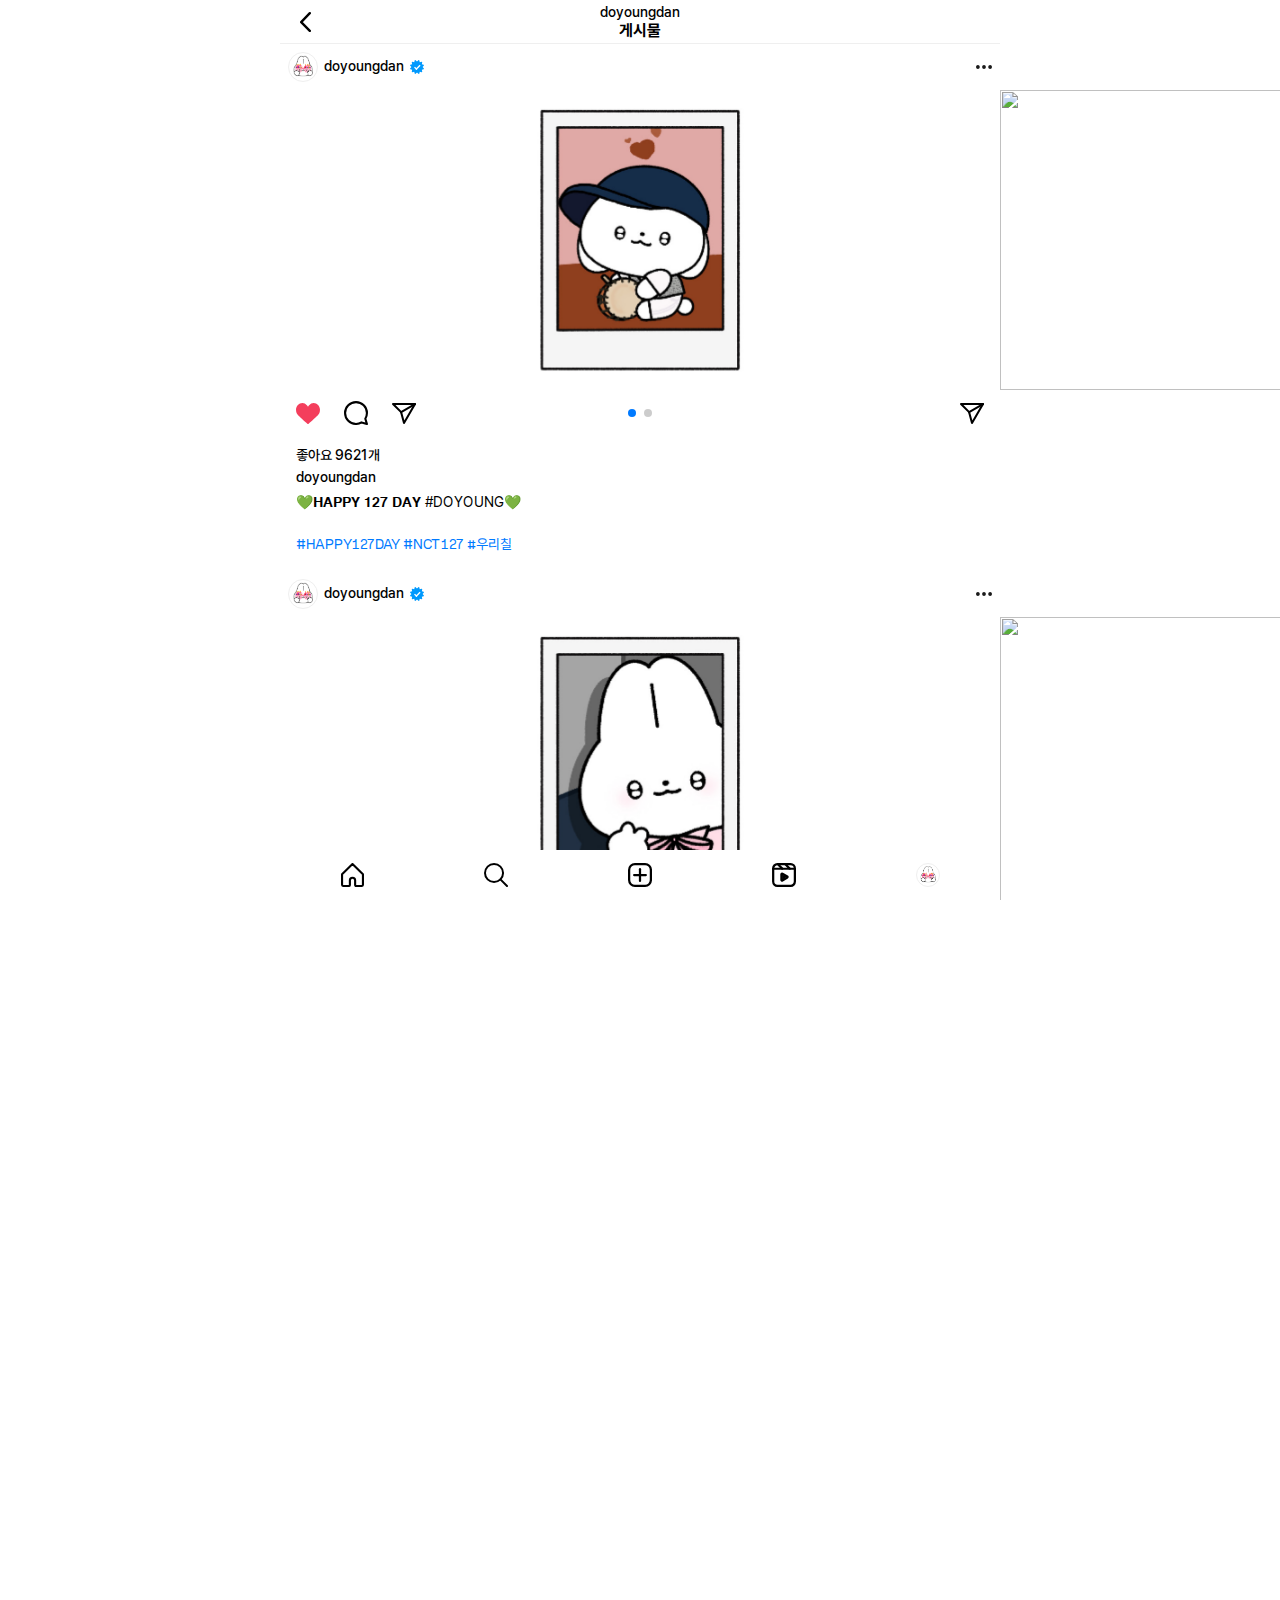
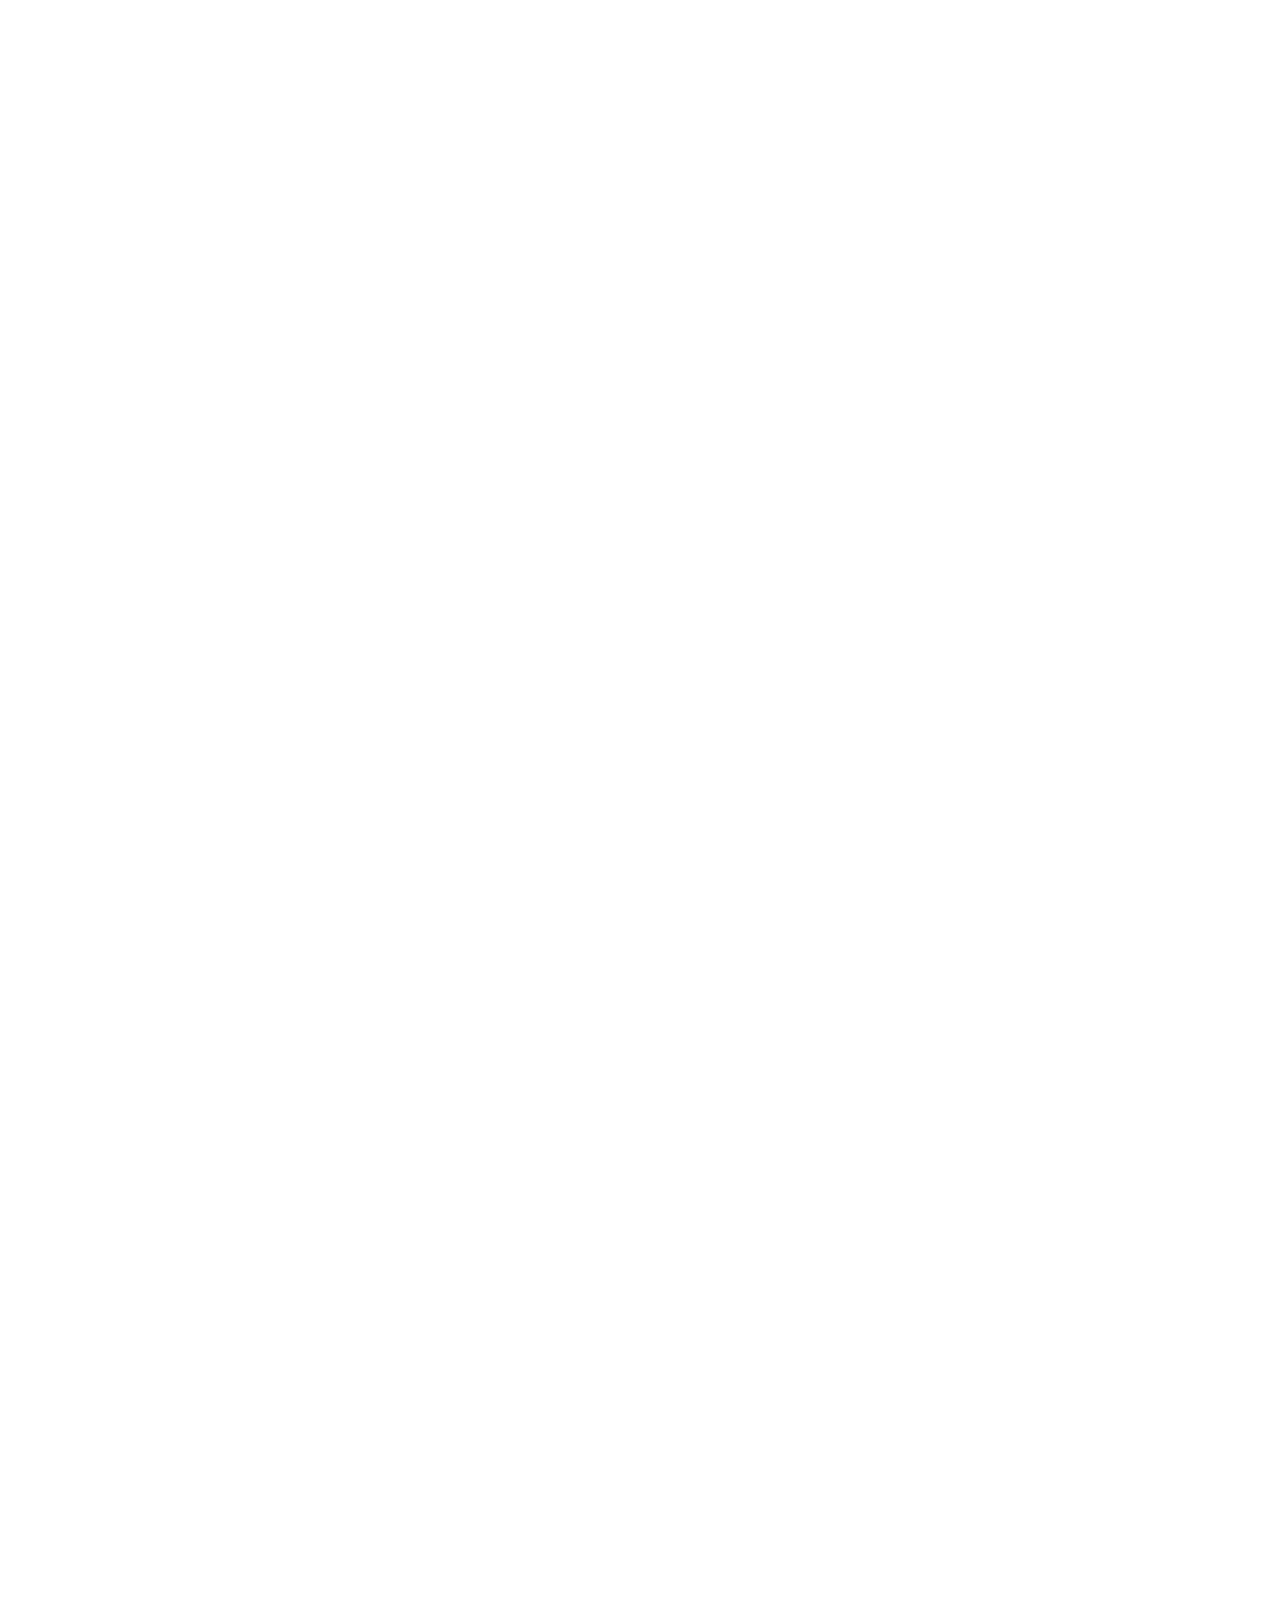
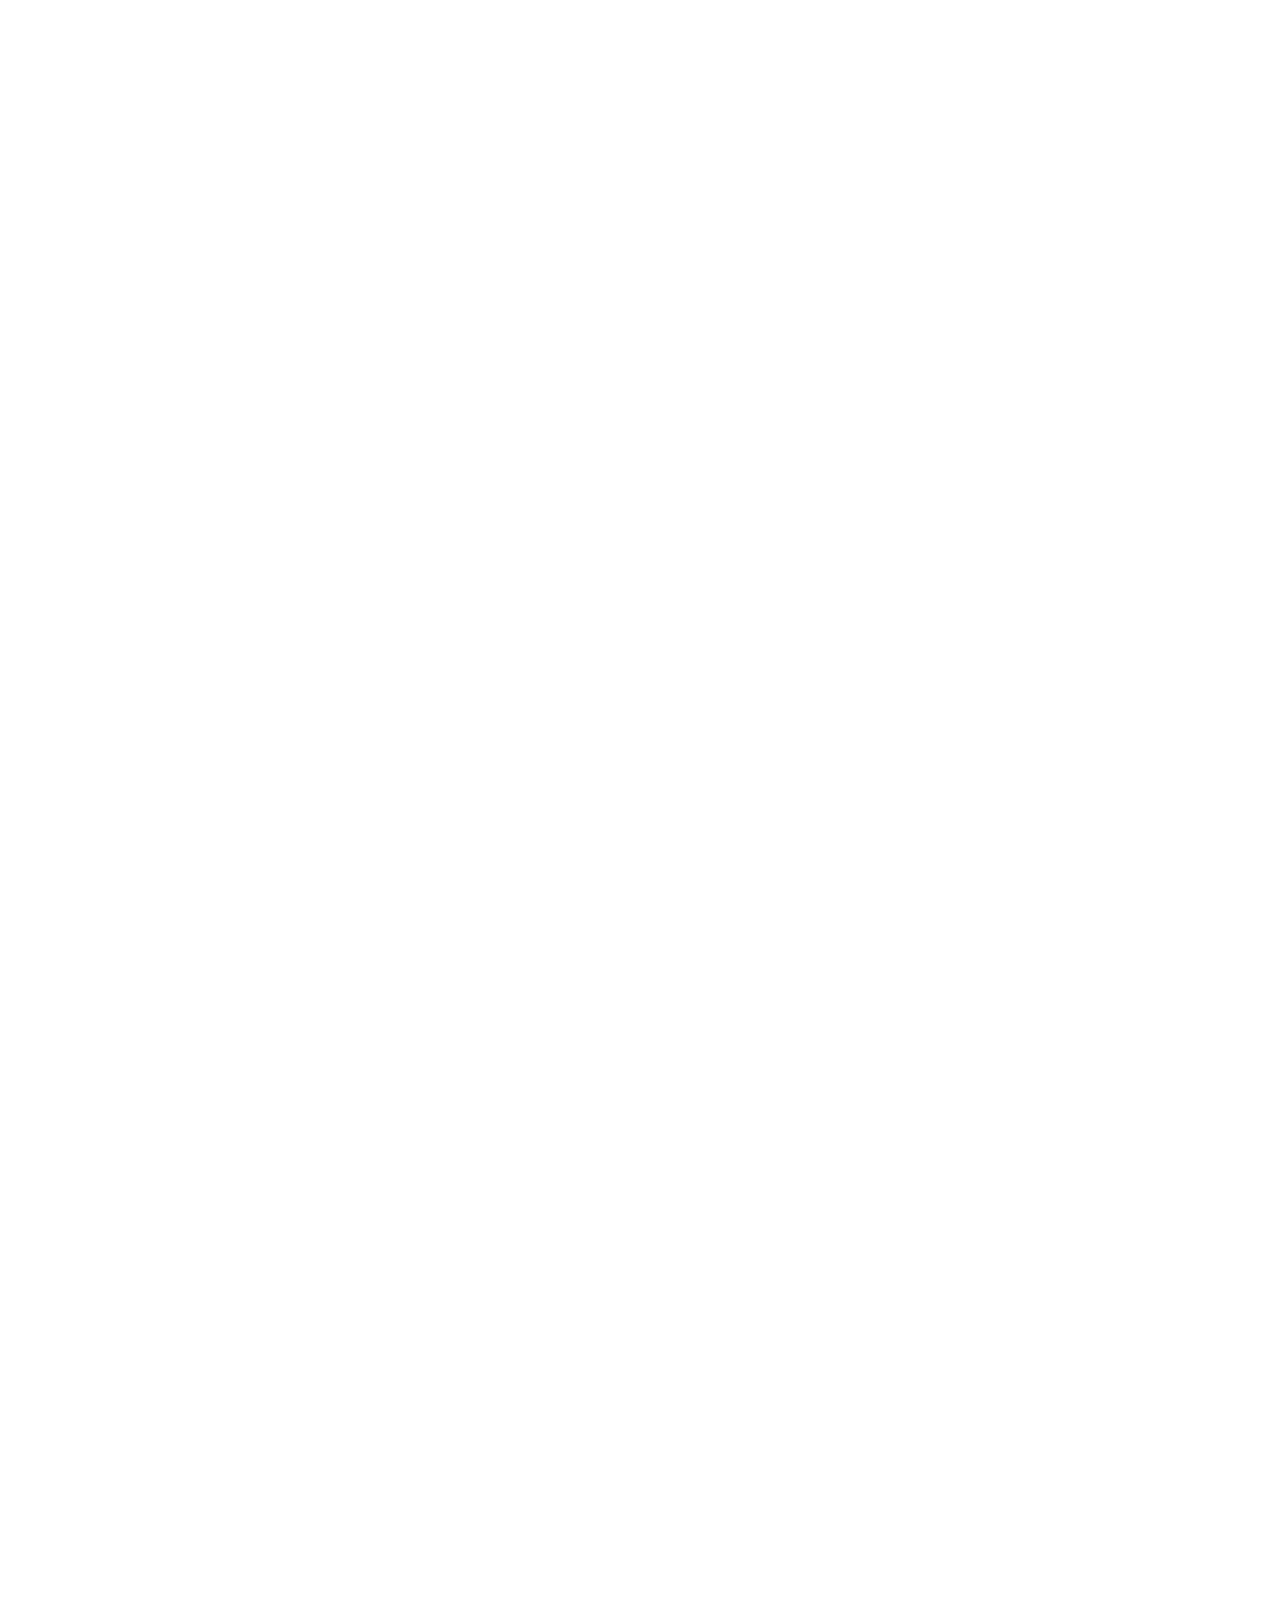
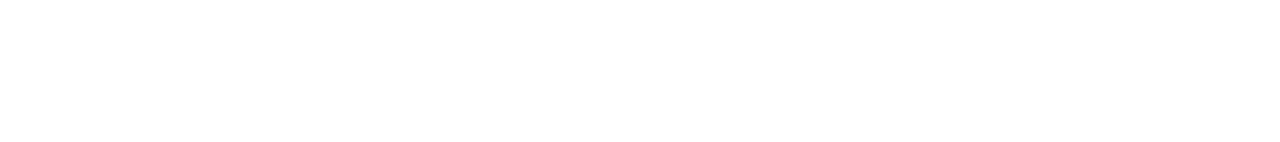
==== feed.html @ a55bfcb3 "Add files via upload" ====
<!DOCTYPE html>
<html lang="ko">

<head>
    <meta charset="UTF-8">
    <meta name="viewport" content="width=device-width, initial-scale=1.0">
    <link rel="shortcut icon" href="./favicon.ico" type="image/x-icon">
    <link rel="icon" href="./favicon.ico" type="image/x-icon">
    <title>Instagram</title>
    <!-- 통합 css -->
    <link type="text/css" href="./css/common.css" rel="stylesheet" />
    <script src="http://code.jquery.com/jquery-latest.min.js"></script>

    <link rel="stylesheet" href="https://cdn.jsdelivr.net/npm/swiper@11/swiper-bundle.min.css" />
    <script src="https://cdn.jsdelivr.net/npm/swiper@11/swiper-bundle.min.js"></script>
</head>

<body>
    <div class="wrap">
        <header>
            <div class="headerWrap feed">
                <a class="backBtn" href="./index.html">뒤로가기</a>
                <h1 class="account">doyoungdan<br>
                    <p>게시물</p>
                </h1>
            </div>
        </header>
        <div class="contents">
            <div class="feedBox" id="section1">
                <div class="top">
                    <p class="account">doyoungdan</p>
                    <i class="ico_more">더보기</i>
                </div>
                <div class="swiper01 imgSlider">
                    <div class="swiper-wrapper imgBox">
                        <div class="swiper-slide">
                            <img src="./images/grid01.jpg">
                        </div>
                        <div class="swiper-slide">
                            <img src="https://pbs.twimg.com/media/GExwIwuaMAARnfh?format=jpg&name=small">
                        </div>
                    </div>
                    <div class="pagination-number"></div>
                    <div class="swiper-pagination"></div>
                    <div class="btnBox">
                        <div class="left">
                            <button type="button" class="like on">좋아요</button>
                            <i class="ico_comment">댓글</i>
                            <i class="ico_dm">DM</i>
                        </div>
                        <i class="ico_bookmark">북마크</i>
                    </div>
                </div>
                <div class="txtWrap">
                    <p class="likeCount">좋아요 9621개</p>
                    <p class="account">doyoungdan</p>
                    <p class="txt">💚𝐇𝐀𝐏𝐏𝐘 𝟏𝟐𝟕 𝐃𝐀𝐘 #DOYOUNG💚
                        <br><br>
                        <span>#HAPPY127DAY #NCT127 #우리칠</span></p>
                </div>
            </div>
            <div class="feedBox" id="section2">
                <div class="top">
                    <p class="account">doyoungdan</p>
                    <i class="ico_more">더보기</i>
                </div>
                <div class="swiper02 imgSlider">
                    <div class="swiper-wrapper imgBox">
                        <div class="swiper-slide">
                            <img src="./images/grid02.jpg">
                        </div>
                        <div class="swiper-slide">
                            <img src="https://pbs.twimg.com/media/Fu828IkaAAAnd5r?format=jpg&name=900x900">
                        </div>
                    </div>
                    <div class="pagination-number"></div>
                    <div class="swiper-pagination"></div>
                    <div class="btnBox">
                        <div class="left">
                            <button type="button" class="like on">좋아요</button>
                            <i class="ico_comment">댓글</i>
                            <i class="ico_dm">DM</i>
                        </div>
                        <i class="ico_bookmark">북마크</i>
                    </div>
                </div>
                <div class="txtWrap">
                    <p class="likeCount">좋아요 9621개</p>
                    <p class="account">doyoungdan</p>
                    <p class="txt">💐🐰💐
                        <br><br>
                        <span>#DOYOUNG #인기가요<br>#NCT_DOJAEJUNG #DOJAEJUNG #NCT<br>#Perfume #DOJAEJUNG_Perfume</span></p>
                </div>
            </div>
            <div class="feedBox" id="section3">
                <div class="top">
                    <p class="account">doyoungdan</p>
                    <i class="ico_more">더보기</i>
                </div>
                <div class="swiper03 imgSlider">
                    <div class="swiper-wrapper imgBox">
                        <div class="swiper-slide">
                            <img src="./images/grid03.jpg">
                        </div>
                        <div class="swiper-slide">
                            <img src="https://pbs.twimg.com/media/GDY7hPCaEAA4GWB?format=jpg&name=360x360">
                        </div>
                    </div>
                    <div class="pagination-number"></div>
                    <div class="swiper-pagination"></div>
                    <div class="btnBox">
                        <div class="left">
                            <button type="button" class="like on">좋아요</button>
                            <i class="ico_comment">댓글</i>
                            <i class="ico_dm">DM</i>
                        </div>
                        <i class="ico_bookmark">북마크</i>
                    </div>
                </div>
                <div class="txtWrap">
                    <p class="likeCount">좋아요 9621개</p>
                    <p class="account">doyoungdan</p>
                    <p class="txt">🍀🍔
                        <br><br>
                        <span>#맥도날드 #행운버거 #행운버거스페셜팩<br>
                            #기부증 #NCT도영</span></p>
                </div>
            </div>
            <div class="feedBox" id="section4">
                <div class="top">
                    <p class="account">doyoungdan</p>
                    <i class="ico_more">더보기</i>
                </div>
                <div class="swiper04 imgSlider">
                    <div class="swiper-wrapper imgBox">
                        <div class="swiper-slide">
                            <img src="./images/grid04.jpg">
                        </div>
                        <div class="swiper-slide">
                            <img src="https://pbs.twimg.com/media/F_8GQG0b0AAst1_?format=jpg&name=360x360">
                        </div>
                    </div>
                    <div class="pagination-number"></div>
                    <div class="swiper-pagination"></div>
                    <div class="btnBox">
                        <div class="left">
                            <button type="button" class="like on">좋아요</button>
                            <i class="ico_comment">댓글</i>
                            <i class="ico_dm">DM</i>
                        </div>
                        <i class="ico_bookmark">북마크</i>
                    </div>
                </div>
                <div class="txtWrap">
                    <p class="likeCount">좋아요 9621개</p>
                    <p class="account">doyoungdan</p>
                    <p class="txt">NEO CITY : SEOUL - THE UNITY
                        <br><br>
                        <span>#NCT127 #NEOCITY<br>
                            #NEOCITY_THE_UNITY<br>
                            #NCT127_NEOCITY_THE_UNITY</span></p>
                </div>
            </div>
            <div class="feedBox" id="section5">
                <div class="top">
                    <p class="account">doyoungdan</p>
                    <i class="ico_more">더보기</i>
                </div>
                <div class="swiper05 imgSlider">
                    <div class="swiper-wrapper imgBox">
                        <div class="swiper-slide">
                            <img src="./images/grid05.jpg">
                        </div>
                        <div class="swiper-slide">
                            <img src="https://pbs.twimg.com/media/F76KxmFaMAA9TOG?format=jpg&name=4096x4096">
                        </div>
                    </div>
                    <div class="pagination-number"></div>
                    <div class="swiper-pagination"></div>
                    <div class="btnBox">
                        <div class="left">
                            <button type="button" class="like on">좋아요</button>
                            <i class="ico_comment">댓글</i>
                            <i class="ico_dm">DM</i>
                        </div>
                        <i class="ico_bookmark">북마크</i>
                    </div>
                </div>
                <div class="txtWrap">
                    <p class="likeCount">좋아요 9621개</p>
                    <p class="account">doyoungdan</p>
                    <p class="txt">231008<br><br><span>#도영 #shot_a_love</span></p>
                </div>
            </div>

            <div class="feedBox" id="section6">
                <div class="top">
                    <p class="account">doyoungdan</p>
                    <i class="ico_more">더보기</i>
                </div>
                <div class="swiper06 imgSlider">
                    <div class="swiper-wrapper imgBox">
                        <div class="swiper-slide">
                            <img src="./images/grid06.jpg">
                        </div>
                        <div class="swiper-slide">
                            <img src="https://pbs.twimg.com/media/F56gkrWXUAAl35N?format=jpg&name=small">
                        </div>
                        <div class="swiper-slide">
                            <img src="https://pbs.twimg.com/media/F56gkrQXkAEPURt?format=jpg&name=small">
                        </div>
                    </div>
                    <div class="pagination-number"></div>
                    <div class="swiper-pagination"></div>
                    <div class="btnBox">
                        <div class="left">
                            <button type="button" class="like on">좋아요</button>
                            <i class="ico_comment">댓글</i>
                            <i class="ico_dm">DM</i>
                        </div>
                        <i class="ico_bookmark">북마크</i>
                    </div>
                </div>
                <div class="txtWrap">
                    <p class="likeCount">좋아요 9621개</p>
                    <p class="account">doyoungdan</p>
                    <p class="txt">불가사의(Mystery) in Seoul<br><br>
                        <span>#NCT127 #FactCheck #不可思議<br>
                            #NCT127_FactCheck<br>
                            #NCT127_FactCheck_불가사의<br>
                            #FactCheck_불가사의_不可思議</span>
                    </p>
                </div>
            </div>
            <div class="feedBox" id="section7">
                <div class="top">
                    <p class="account">doyoungdan</p>
                    <i class="ico_more">더보기</i>
                </div>
                <div class="swiper07 imgSlider">
                    <div class="swiper-wrapper imgBox">
                        <div class="swiper-slide">
                            <img src="./images/grid07.jpg">
                        </div>
                        <div class="swiper-slide">
                            <img src="https://pbs.twimg.com/media/F503NH4aQAA1nzH?format=jpg&name=small">
                        </div>
                    </div>
                    <div class="pagination-number"></div>
                    <div class="swiper-pagination"></div>
                    <div class="btnBox">
                        <div class="left">
                            <button type="button" class="like on">좋아요</button>
                            <i class="ico_comment">댓글</i>
                            <i class="ico_dm">DM</i>
                        </div>
                        <i class="ico_bookmark">북마크</i>
                    </div>
                </div>
                <div class="txtWrap">
                    <p class="likeCount">좋아요 9621개</p>
                    <p class="account">doyoungdan</p>
                    <p class="txt">230912 위버스 컴온</p>
                </div>
            </div>
            <div class="feedBox" id="section8">
                <div class="top">
                    <p class="account">doyoungdan</p>
                    <i class="ico_more">더보기</i>
                </div>
                <div class="swiper08 imgSlider">
                    <div class="swiper-wrapper imgBox">
                        <div class="swiper-slide">
                            <img src="./images/grid08.jpg">
                        </div>
                        <div class="swiper-slide">
                            <img src="https://pbs.twimg.com/media/F3vdhbIbIAAib4U?format=jpg&name=360x360">
                        </div>
                        <div class="swiper-slide">
                            <img src="https://pbs.twimg.com/media/F3vdhbMbkAENf6D?format=jpg&name=small">
                        </div>
                    </div>
                    <div class="pagination-number"></div>
                    <div class="swiper-pagination"></div>
                    <div class="btnBox">
                        <div class="left">
                            <button type="button" class="like on">좋아요</button>
                            <i class="ico_comment">댓글</i>
                            <i class="ico_dm">DM</i>
                        </div>
                        <i class="ico_bookmark">북마크</i>
                    </div>
                </div>
                <div class="txtWrap">
                    <p class="likeCount">좋아요 9621개</p>
                    <p class="account">doyoungdan</p>
                    <p class="txt">NCT 2023 CONNECTION<br><br>
                        <span>
                            #NCT #GoldenAge #NCT_GoldenAge<br>
                            #NCT127 #NCT_DOJAEJUNG #NCTU
                        </span></p>
                </div>
            </div>
            <div class="feedBox" id="section9">
                <div class="top">
                    <p class="account">doyoungdan</p>
                    <i class="ico_more">더보기</i>
                </div>
                <div class="swiper09 imgSlider">
                    <div class="swiper-wrapper imgBox">
                        <div class="swiper-slide">
                            <img src="./images/grid09.jpg">
                        </div>
                        <div class="swiper-slide">
                            <img src="https://img-cdn.theqoo.net/PZssLd.jpg">
                        </div>
                        <div class="swiper-slide">
                            <img src="https://img-cdn.theqoo.net/UjdFry.jpg">
                        </div>
                    </div>
                    <div class="pagination-number"></div>
                    <div class="swiper-pagination"></div>
                    <div class="btnBox">
                        <div class="left">
                            <button type="button" class="like on">좋아요</button>
                            <i class="ico_comment">댓글</i>
                            <i class="ico_dm">DM</i>
                        </div>
                        <i class="ico_bookmark">북마크</i>
                    </div>
                </div>
                <div class="txtWrap">
                    <p class="likeCount">좋아요 9621개</p>
                    <p class="account">doyoungdan</p>
                    <p class="txt">🤠</p>
                </div>
            </div>
        </div>
        <nav>
            <ul>
                <li class="home"></li>
                <li class="search"></li>
                <li class="edit"></li>
                <li class="media"></li>
                <li class="setting"></li>
            </ul>
        </nav>
    </div>
    <script>
        var swiper = new Swiper('.swiper01', {
            pagination: {
                el: '.swiper-pagination',
            },
        });
        var swiper = new Swiper('.swiper02', {
            pagination: {
                el: '.swiper-pagination',
            },
        });
        var swiper = new Swiper('.swiper03', {
            pagination: {
                el: '.swiper-pagination',
            },
        });
        var swiper = new Swiper('.swiper04', {
            pagination: {
                el: '.swiper-pagination',
            },
        });
        var swiper = new Swiper('.swiper05', {
            pagination: {
                el: '.swiper-pagination',
            },
        });
        var swiper = new Swiper('.swiper06', {
            pagination: {
                el: '.swiper-pagination',
            },
        });
        var swiper = new Swiper('.swiper07', {
            pagination: {
                el: '.swiper-pagination',
            },
        });
        var swiper = new Swiper('.swiper08', {
            pagination: {
                el: '.swiper-pagination',
            },
        });
        var swiper = new Swiper('.swiper09', {
            pagination: {
                el: '.swiper-pagination',
            },
        });
    </script>
</body>

</html>
---- css/common.css ----
@font-face {
  font-family: "InstagramSans";
  src: url("../fonts/InstagramSans.eot");
  src: local("str-replace("InstagramSans", " ", "")"), local("InstagramSans"), local("str-replace("InstagramSans", " ", "-")"), url("../fonts/InstagramSans.eot?#iefix") format("embedded-opentype"), url("../fonts/InstagramSans.woff") format("woff");
  font-style: normal;
  font-weight: 400;
}
@font-face {
  font-family: "InstagramSans";
  src: url("../fonts/InstagramSans-Medium.eot");
  src: local("str-replace("InstagramSans", " ", "")"), local("InstagramSans"), local("str-replace("InstagramSans", " ", "-")"), url("../fonts/InstagramSans-Medium.eot?#iefix") format("embedded-opentype"), url("../fonts/InstagramSans-Medium.woff") format("woff");
  font-style: normal;
  font-weight: 500;
}
@font-face {
  font-family: "InstagramSans";
  src: url("../fonts/InstagramSans-Bold.eot");
  src: local("str-replace("InstagramSans", " ", "")"), local("InstagramSans"), local("str-replace("InstagramSans", " ", "-")"), url("../fonts/InstagramSans-Bold.eot?#iefix") format("embedded-opentype"), url("../fonts/InstagramSans-Bold.woff") format("woff");
  font-style: normal;
  font-weight: 700;
}
@font-face {
  font-family: "Pretendard";
  src: url("../fonts/Pretendard-Regular.eot");
  src: local("str-replace("Pretendard", " ", "")"), local("Pretendard"), local("str-replace("Pretendard", " ", "-")"), url("../fonts/Pretendard-Regular.eot?#iefix") format("embedded-opentype"), url("../fonts/Pretendard-Regular.woff") format("woff");
  font-style: normal;
  font-weight: 400;
}
@font-face {
  font-family: "Pretendard";
  src: url("../fonts/Pretendard-Medium.eot");
  src: local("str-replace("Pretendard", " ", "")"), local("Pretendard"), local("str-replace("Pretendard", " ", "-")"), url("../fonts/Pretendard-Medium.eot?#iefix") format("embedded-opentype"), url("../fonts/Pretendard-Medium.woff") format("woff");
  font-style: normal;
  font-weight: 500;
}
@font-face {
  font-family: "Pretendard";
  src: url("../fonts/Pretendard-Bold.eot");
  src: local("str-replace("Pretendard", " ", "")"), local("Pretendard"), local("str-replace("Pretendard", " ", "-")"), url("../fonts/Pretendard-Bold.eot?#iefix") format("embedded-opentype"), url("../fonts/Pretendard-Bold.woff") format("woff");
  font-style: normal;
  font-weight: 700;
}
/* reset */
*, *::after, *::before {
  -webkit-box-sizing: border-box;
          box-sizing: border-box;
}

html {
  -webkit-text-size-adjust: none;
}

html, body {
  width: 100vw;
  height: 100vh;
  overflow-x: hidden;
  overflow-y: auto;
  -ms-overflow-style: none; /* IE and Edge */
  scrollbar-width: none; /* Firefox */
}

body {
  scroll-behavior: smooth;
}

body::-webkit-scrollbar {
  display: none; /* Chrome, Safari, Opera*/
}

html, body, div, span, applet, object, iframe,
h1, h2, h3, h4, h5, h6, p, blockquote, pre,
a, abbr, acronym, address, big, cite, code,
del, dfn, em, img, ins, kbd, q, s, samp,
small, strike, strong, sub, sup, tt, var,
b, u, i, center,
dl, dt, dd, ol, ul, li,
fieldset, form, label, legend,
table, caption, tbody, tfoot, thead, tr, th, td,
article, aside, canvas, details, embed,
figure, figcaption, footer, header, hgroup,
menu, nav, output, ruby, section, summary,
time, mark, audio, video {
  margin: 0;
  padding: 0;
  border: 0;
  font-size: 100%;
  font-family: "InstagramSans", "Pretendard", sans-serif;
  vertical-align: baseline;
}

/* HTML5 display-role reset for older browsers */
article, aside, details, figcaption, figure,
footer, header, hgroup, menu, nav, section {
  display: block;
}

body {
  line-height: 1;
}

ol, ul {
  list-style: none;
}

blockquote, q {
  quotes: none;
}

blockquote:before, blockquote:after,
q:before, q:after {
  content: "";
  content: none;
}

table {
  border-collapse: collapse;
  border-spacing: 0;
}

a {
  color: #000;
  text-decoration: none;
  -webkit-tap-highlight-color: rgba(0, 0, 0, 0.1);
  cursor: pointer;
}

button {
  background: transparent;
  border: 0;
  outline: 0;
  padding: 0;
  cursor: pointer;
}

input {
  background: transparent;
  border: 0;
  outline: 0;
}

input::-webkit-outer-spin-button,
input::-webkit-inner-spin-button {
  -webkit-appearance: none;
  margin: 0;
}

input[type=number] {
  -moz-appearance: textfield;
}

em {
  font-style: normal;
}

i {
  font-size: 0;
}

@font-face {
  font-family: "InstagramSans";
  src: url("../fonts/InstagramSans.eot");
  src: local("str-replace("InstagramSans", " ", "")"), local("InstagramSans"), local("str-replace("InstagramSans", " ", "-")"), url("../fonts/InstagramSans.eot?#iefix") format("embedded-opentype"), url("../fonts/InstagramSans.woff") format("woff");
  font-style: normal;
  font-weight: 400;
}
@font-face {
  font-family: "InstagramSans";
  src: url("../fonts/InstagramSans-Medium.eot");
  src: local("str-replace("InstagramSans", " ", "")"), local("InstagramSans"), local("str-replace("InstagramSans", " ", "-")"), url("../fonts/InstagramSans-Medium.eot?#iefix") format("embedded-opentype"), url("../fonts/InstagramSans-Medium.woff") format("woff");
  font-style: normal;
  font-weight: 500;
}
@font-face {
  font-family: "InstagramSans";
  src: url("../fonts/InstagramSans-Bold.eot");
  src: local("str-replace("InstagramSans", " ", "")"), local("InstagramSans"), local("str-replace("InstagramSans", " ", "-")"), url("../fonts/InstagramSans-Bold.eot?#iefix") format("embedded-opentype"), url("../fonts/InstagramSans-Bold.woff") format("woff");
  font-style: normal;
  font-weight: 700;
}
@font-face {
  font-family: "Pretendard";
  src: url("../fonts/Pretendard-Regular.eot");
  src: local("str-replace("Pretendard", " ", "")"), local("Pretendard"), local("str-replace("Pretendard", " ", "-")"), url("../fonts/Pretendard-Regular.eot?#iefix") format("embedded-opentype"), url("../fonts/Pretendard-Regular.woff") format("woff");
  font-style: normal;
  font-weight: 400;
}
@font-face {
  font-family: "Pretendard";
  src: url("../fonts/Pretendard-Medium.eot");
  src: local("str-replace("Pretendard", " ", "")"), local("Pretendard"), local("str-replace("Pretendard", " ", "-")"), url("../fonts/Pretendard-Medium.eot?#iefix") format("embedded-opentype"), url("../fonts/Pretendard-Medium.woff") format("woff");
  font-style: normal;
  font-weight: 500;
}
@font-face {
  font-family: "Pretendard";
  src: url("../fonts/Pretendard-Bold.eot");
  src: local("str-replace("Pretendard", " ", "")"), local("Pretendard"), local("str-replace("Pretendard", " ", "-")"), url("../fonts/Pretendard-Bold.eot?#iefix") format("embedded-opentype"), url("../fonts/Pretendard-Bold.woff") format("woff");
  font-style: normal;
  font-weight: 700;
}
/* color */
/* font */
/* layout */
/* button */
/* image */
/* icon */
.wrap {
  position: relative;
  max-width: 720px;
  width: 100%;
  margin: 0 auto;
  background: #fff;
  padding-top: 44px;
}
.wrap header {
  position: fixed;
  max-width: 720px;
  width: 100%;
  top: 0;
  left: 50%;
  -webkit-transform: translateX(-50%);
          transform: translateX(-50%);
  background: #fff;
  z-index: 999;
}
.wrap header .headerWrap {
  width: 100%;
  height: 44px;
  display: -webkit-box;
  display: -ms-flexbox;
  display: flex;
  -webkit-box-align: center;
      -ms-flex-align: center;
          align-items: center;
  -webkit-box-pack: justify;
      -ms-flex-pack: justify;
          justify-content: space-between;
  gap: 0;
  -webkit-box-orient: horizontal;
  -webkit-box-direction: normal;
      -ms-flex-direction: row;
          flex-direction: row;
  padding: 0 16px;
}
.wrap header .headerWrap .backBtn {
  font-size: 0;
  background: url("../images/icon/ico_back.svg") no-repeat center;
  width: 20px;
  height: 20px;
}
.wrap header .headerWrap .account {
  position: relative;
  font-family: "Instagram Sans", "Pretendard";
  font-weight: 700;
  font-size: 16px;
}
.wrap header .headerWrap .account::after {
  background: url("../images/icon/ico_check.svg") no-repeat center;
  width: 18px;
  height: 18px;
  content: "";
  display: inline-block;
  position: absolute;
  top: 50%;
  -webkit-transform: translateY(-50%);
          transform: translateY(-50%);
  right: -20px;
  vertical-align: -4px;
}
.wrap header .headerWrap .right {
  display: -webkit-box;
  display: -ms-flexbox;
  display: flex;
  -webkit-box-align: center;
      -ms-flex-align: center;
          align-items: center;
  -webkit-box-pack: end;
      -ms-flex-pack: end;
          justify-content: flex-end;
  gap: 24px;
  -webkit-box-orient: horizontal;
  -webkit-box-direction: normal;
      -ms-flex-direction: row;
          flex-direction: row;
}
.wrap header .headerWrap .right .ico_alarm {
  background: url("../images/icon/ico_alarm.svg") no-repeat center;
  width: 20px;
  height: 24px;
}
.wrap header .headerWrap .right .ico_more {
  background: url("../images/icon/ico_more.svg") no-repeat center;
  width: 16px;
  height: 16px;
}
.wrap header .headerWrap.feed {
  border-bottom: 1px solid #efefef;
}
.wrap header .headerWrap.feed .account {
  position: absolute;
  top: 50%;
  left: 50%;
  -webkit-transform: translate(-50%, -50%);
          transform: translate(-50%, -50%);
  font-family: "Instagram Sans", "Pretendard";
  font-weight: 500;
  font-size: 14px;
  text-align: center;
}
.wrap header .headerWrap.feed .account p {
  margin-top: 4px;
  font-family: "Instagram Sans", "Pretendard";
  font-weight: 700;
  font-size: 16px;
}
.wrap header .headerWrap.feed .account::after {
  content: none;
}
.wrap .contents {
  position: relative;
  width: 100%;
  padding-bottom: 50px;
}
.wrap .contents .profileWrap {
  position: relative;
  width: 100%;
  margin-top: 30px;
  padding: 0 16px;
}
.wrap .contents .profileWrap .top {
  display: -webkit-box;
  display: -ms-flexbox;
  display: flex;
  -webkit-box-align: center;
      -ms-flex-align: center;
          align-items: center;
  -webkit-box-pack: justify;
      -ms-flex-pack: justify;
          justify-content: space-between;
  gap: 0;
  -webkit-box-orient: horizontal;
  -webkit-box-direction: normal;
      -ms-flex-direction: row;
          flex-direction: row;
}
.wrap .contents .profileWrap .top .profile {
  position: relative;
  background: url("../images/profile.jpg") no-repeat center;
  width: 84px;
  height: 84px;
  background-size: contain;
  border-radius: 50%;
  border: 1px solid #efefef;
  margin-left: 10px;
}
.wrap .contents .profileWrap .top .profile::after {
  content: "";
  display: block;
  position: absolute;
  top: 50%;
  left: 50%;
  -webkit-transform: translate(-50%, -50%);
          transform: translate(-50%, -50%);
  background: url("../images/highlight.png") no-repeat center;
  width: 100px;
  height: 100px;
  background-size: contain;
}
.wrap .contents .profileWrap .top .profile.off::after {
  content: "";
  display: block;
  position: absolute;
  top: 50%;
  left: 50%;
  -webkit-transform: translate(-50%, -50%);
          transform: translate(-50%, -50%);
  background: none;
  border: 2px solid #e1e1e1;
  border-radius: 50%;
}
.wrap .contents .profileWrap .top ul {
  padding-right: 14px;
  display: -webkit-box;
  display: -ms-flexbox;
  display: flex;
  -webkit-box-align: center;
      -ms-flex-align: center;
          align-items: center;
  -webkit-box-pack: end;
      -ms-flex-pack: end;
          justify-content: flex-end;
  gap: 40px;
  -webkit-box-orient: horizontal;
  -webkit-box-direction: normal;
      -ms-flex-direction: row;
          flex-direction: row;
}
.wrap .contents .profileWrap .top ul li {
  text-align: center;
}
.wrap .contents .profileWrap .top ul li span {
  display: block;
  margin-top: 4px;
  font-family: "Instagram Sans", "Pretendard";
  font-weight: 400;
  font-size: 16px;
}
.wrap .contents .profileWrap .top ul li p {
  font-family: "Instagram Sans", "Pretendard";
  font-weight: 500;
  font-size: 18px;
}
.wrap .contents .profileWrap .follow {
  margin: 28px 0 24px;
  padding-left: 14px;
  display: inline-block;
  font-family: "Instagram Sans", "Pretendard";
  font-weight: 400;
  font-size: 14px;
}
.wrap .contents .profileWrap .follow span {
  font-family: "Instagram Sans", "Pretendard";
  font-weight: 500;
  font-size: 16px;
  margin-right: 4px;
}
.wrap .contents .profileWrap .follow .dy {
  display: inline-block;
  background: url("../images/dy.jpg") no-repeat center;
  width: 30px;
  height: 30px;
  background-size: cover;
  border-radius: 50%;
  vertical-align: middle;
  margin-right: 10px;
}
.wrap .contents .profileWrap .btnWrap {
  padding: 0 14px;
  display: -webkit-box;
  display: -ms-flexbox;
  display: flex;
  -webkit-box-align: center;
      -ms-flex-align: center;
          align-items: center;
  -webkit-box-pack: justify;
      -ms-flex-pack: justify;
          justify-content: space-between;
  gap: 0;
  -webkit-box-orient: horizontal;
  -webkit-box-direction: normal;
      -ms-flex-direction: row;
          flex-direction: row;
}
.wrap .contents .profileWrap .btnWrap button {
  width: calc((100% - 40px - 24px) / 2);
  height: 40px;
  border-radius: 8px;
  background: #efefef;
  font-family: "Instagram Sans", "Pretendard";
  font-weight: 500;
  font-size: 14px;
}
.wrap .contents .profileWrap .btnWrap button .ico_arrowdown {
  display: inline-block;
  background: url("../images/icon/ico_arrowdown.svg") no-repeat center;
  width: 10px;
  height: 10px;
  margin-left: 4px;
}
.wrap .contents .profileWrap .btnWrap button.icon {
  width: 40px;
  font-size: 0;
}
.wrap .contents .profileWrap .btnWrap button.icon .ico_recommend {
  display: block;
  background: url("../images/icon/ico_recommend.svg") no-repeat center;
  width: 20px;
  height: 20px;
  margin: 0 auto;
}
.wrap .contents .highlightWrap {
  margin: 20px 0 34px;
  padding: 0 26px;
  display: -webkit-box;
  display: -ms-flexbox;
  display: flex;
  -webkit-box-align: center;
      -ms-flex-align: center;
          align-items: center;
  -webkit-box-pack: start;
      -ms-flex-pack: start;
          justify-content: flex-start;
  gap: 32px;
  -webkit-box-orient: horizontal;
  -webkit-box-direction: normal;
      -ms-flex-direction: row;
          flex-direction: row;
}
.wrap .contents .highlightWrap .highlight {
  position: relative;
  width: 70px;
  text-align: center;
}
.wrap .contents .highlightWrap .highlight .circle {
  position: relative;
  display: block;
  width: 100%;
  aspect-ratio: 1/1;
  border-radius: 50%;
  border: 1px solid #efefef;
}
.wrap .contents .highlightWrap .highlight .circle img {
  width: 100%;
  height: 100%;
  -o-object-fit: cover;
     object-fit: cover;
  border-radius: 50%;
}
.wrap .contents .highlightWrap .highlight .circle::after {
  content: "";
  display: block;
  position: absolute;
  top: 50%;
  left: 50%;
  -webkit-transform: translate(-50%, -50%);
          transform: translate(-50%, -50%);
  border: 2px solid #e1e1e1;
  border-radius: 50%;
  width: 80px;
  height: 80px;
}
.wrap .contents .highlightWrap .highlight p {
  margin-top: 10px;
  font-size: 12px;
}
.wrap .contents .tabBox {
  display: -webkit-box;
  display: -ms-flexbox;
  display: flex;
  -webkit-box-align: end;
      -ms-flex-align: end;
          align-items: flex-end;
  -webkit-box-pack: justify;
      -ms-flex-pack: justify;
          justify-content: space-between;
  gap: 0;
  -webkit-box-orient: horizontal;
  -webkit-box-direction: normal;
      -ms-flex-direction: row;
          flex-direction: row;
  height: 35px;
}
.wrap .contents .tabBox li {
  width: 100%;
  height: 100%;
  text-align: center;
  font-size: 0;
}
.wrap .contents .tabBox li i {
  opacity: 0.5;
}
.wrap .contents .tabBox li .ico_grid {
  display: block;
  background: url("../images/icon/ico_grid.svg") no-repeat center;
  width: 24px;
  height: 24px;
  margin: 0 auto;
}
.wrap .contents .tabBox li .ico_media {
  display: block;
  background: url("../images/icon/ico_media.svg") no-repeat center;
  width: 24px;
  height: 24px;
  margin: 0 auto;
}
.wrap .contents .tabBox li.on {
  border-bottom: 2px solid #000;
}
.wrap .contents .tabBox li.on i {
  opacity: 1;
}
.wrap .contents .tabContents ul {
  display: none;
}
.wrap .contents .tabContents ul.on {
  display: -webkit-box;
  display: -ms-flexbox;
  display: flex;
  -webkit-box-align: center;
      -ms-flex-align: center;
          align-items: center;
  -webkit-box-pack: start;
      -ms-flex-pack: start;
          justify-content: flex-start;
  gap: 0;
  -webkit-box-orient: horizontal;
  -webkit-box-direction: normal;
      -ms-flex-direction: row;
          flex-direction: row;
  -ms-flex-wrap: wrap;
      flex-wrap: wrap;
}
.wrap .contents .tabContents ul li {
  width: 33.3333333333%;
  position: relative;
  border: 1px solid #fff;
}
.wrap .contents .tabContents ul li a {
  display: block;
  width: 100%;
  height: 100%;
}
.wrap .contents .tabContents ul li a img {
  width: 100%;
  height: 100%;
}
.wrap .contents .tabContents ul.gridContents li {
  aspect-ratio: 1/1;
}
.wrap .contents .tabContents ul.gridContents li img {
  -o-object-fit: cover;
     object-fit: cover;
}
.wrap .contents .tabContents ul.gridContents li::after {
  content: "";
  display: block;
  position: absolute;
  top: 10px;
  right: 10px;
  background: url("../images/icon/ico_photo.svg") no-repeat center;
  width: 16px;
  height: 16px;
}
.wrap .contents .tabContents ul.mediaContents li {
  aspect-ratio: 1/1.5;
  background: #000;
}
.wrap .contents .tabContents ul.mediaContents li img {
  -o-object-fit: contain;
     object-fit: contain;
}
.wrap .contents .tabContents ul.mediaContents li::after {
  content: "";
  display: block;
  position: absolute;
  top: 10px;
  right: 10px;
  background: url("../images/icon/ico_media_line.svg") no-repeat center;
  width: 16px;
  height: 16px;
  -webkit-filter: invert(100%);
          filter: invert(100%);
}
.wrap .contents .feedBox {
  position: relative;
  width: 100%;
}
.wrap .contents .feedBox .top {
  display: -webkit-box;
  display: -ms-flexbox;
  display: flex;
  -webkit-box-align: center;
      -ms-flex-align: center;
          align-items: center;
  -webkit-box-pack: justify;
      -ms-flex-pack: justify;
          justify-content: space-between;
  gap: 0;
  -webkit-box-orient: horizontal;
  -webkit-box-direction: normal;
      -ms-flex-direction: row;
          flex-direction: row;
  height: 46px;
  padding: 0 8px;
  background: #fff;
}
.wrap .contents .feedBox .top .account {
  font-family: "Instagram Sans", "Pretendard";
  font-weight: 500;
  font-size: 14px;
}
.wrap .contents .feedBox .top .account::before {
  background: url("../images/profile.jpg") no-repeat center;
  width: 30px;
  height: 30px;
  background-size: contain;
  border-radius: 50%;
  border: 1px solid #efefef;
  content: "";
  display: inline-block;
  vertical-align: middle;
  margin-right: 6px;
}
.wrap .contents .feedBox .top .account::after {
  background: url("../images/icon/ico_check.svg") no-repeat center;
  width: 14px;
  height: 14px;
  content: "";
  display: inline-block;
  vertical-align: middle;
  margin-left: 6px;
}
.wrap .contents .feedBox .top .ico_more {
  background: url("../images/icon/ico_more.svg") no-repeat center;
  width: 16px;
  height: 16px;
}
.wrap .contents .feedBox .imgSlider {
  position: relative;
  width: 100%;
  padding-bottom: 46px;
}
.wrap .contents .feedBox .imgSlider .imgBox {
  width: 100%;
  height: 300px;
}
.wrap .contents .feedBox .imgSlider .imgBox .swiper-slide {
  width: 100%;
  height: 100%;
}
.wrap .contents .feedBox .imgSlider .imgBox .swiper-slide img {
  width: 100%;
  height: 100%;
  -o-object-fit: contain;
     object-fit: contain;
}
.wrap .contents .feedBox .imgSlider .swiper-pagination {
  position: absolute;
  left: 50%;
  -webkit-transform: translateX(-50%);
          transform: translateX(-50%);
  bottom: 16px;
}
.wrap .contents .feedBox .btnBox {
  display: -webkit-box;
  display: -ms-flexbox;
  display: flex;
  -webkit-box-align: center;
      -ms-flex-align: center;
          align-items: center;
  -webkit-box-pack: justify;
      -ms-flex-pack: justify;
          justify-content: space-between;
  gap: 0;
  -webkit-box-orient: horizontal;
  -webkit-box-direction: normal;
      -ms-flex-direction: row;
          flex-direction: row;
  position: absolute;
  bottom: 0;
  left: 0;
  width: 100%;
  height: 46px;
}
.wrap .contents .feedBox .btnBox .left {
  margin-left: 16px;
  display: -webkit-box;
  display: -ms-flexbox;
  display: flex;
  -webkit-box-align: center;
      -ms-flex-align: center;
          align-items: center;
  -webkit-box-pack: start;
      -ms-flex-pack: start;
          justify-content: flex-start;
  gap: 24px;
  -webkit-box-orient: horizontal;
  -webkit-box-direction: normal;
      -ms-flex-direction: row;
          flex-direction: row;
}
.wrap .contents .feedBox .btnBox .left .like {
  background: url("../images/icon/ico_like_off.svg") no-repeat center;
  width: 24px;
  height: 24px;
  font-size: 0;
}
.wrap .contents .feedBox .btnBox .left .like.on {
  background: url("../images/icon/ico_like_on.svg") no-repeat center;
  width: 24px;
  height: 24px;
}
.wrap .contents .feedBox .btnBox .left .ico_comment {
  display: block;
  background: url("../images/icon/ico_comment.svg") no-repeat center;
  width: 24px;
  height: 24px;
  font-size: 0;
}
.wrap .contents .feedBox .btnBox .left .ico_dm {
  display: block;
  background: url("../images/icon/ico_dm.svg") no-repeat center;
  width: 24px;
  height: 24px;
  font-size: 0;
}
.wrap .contents .feedBox .btnBox .ico_bookmark {
  margin-right: 16px;
  display: block;
  background: url("../images/icon/ico_dm.svg") no-repeat center;
  width: 24px;
  height: 24px;
  font-size: 0;
}
.wrap .contents .feedBox .txtWrap {
  width: 100%;
  padding: 12px 16px 16px;
}
.wrap .contents .feedBox .txtWrap .likeCount, .wrap .contents .feedBox .txtWrap .account {
  font-family: "Instagram Sans", "Pretendard";
  font-weight: 500;
  font-size: 14px;
  margin-bottom: 8px;
}
.wrap .contents .feedBox .txtWrap .txt {
  font-family: "Instagram Sans", "Pretendard";
  font-weight: 400;
  font-size: 14px;
  line-height: 1.5;
}
.wrap .contents .feedBox .txtWrap .txt span {
  color: #007aff;
}
.wrap nav {
  position: fixed;
  max-width: 720px;
  height: 50px;
  width: 100%;
  bottom: 0;
  left: 50%;
  -webkit-transform: translateX(-50%);
          transform: translateX(-50%);
  background: #fff;
  z-index: 1;
}
.wrap nav ul {
  width: 100%;
  height: 100%;
  display: -webkit-box;
  display: -ms-flexbox;
  display: flex;
  -webkit-box-align: center;
      -ms-flex-align: center;
          align-items: center;
  -webkit-box-pack: justify;
      -ms-flex-pack: justify;
          justify-content: space-between;
  gap: 0;
  -webkit-box-orient: horizontal;
  -webkit-box-direction: normal;
      -ms-flex-direction: row;
          flex-direction: row;
}
.wrap nav ul li {
  width: 20%;
  height: 100%;
  text-align: center;
  margin: 0 auto;
}
.wrap nav ul li.home {
  background: url("../images/icon/ico_home.svg") no-repeat center;
  width: 24px;
  height: 24px;
}
.wrap nav ul li.search {
  background: url("../images/icon/ico_search.svg") no-repeat center;
  width: 24px;
  height: 24px;
}
.wrap nav ul li.edit {
  background: url("../images/icon/ico_edit.svg") no-repeat center;
  width: 24px;
  height: 24px;
}
.wrap nav ul li.media {
  background: url("../images/icon/ico_media.svg") no-repeat center;
  width: 24px;
  height: 24px;
}
.wrap nav ul li.setting {
  background: url("../images/profile.jpg") no-repeat center;
  width: 24px;
  height: 24px;
  background-size: contain;
  border-radius: 50%;
  border: 1px solid #efefef;
}

.modal {
  position: absolute;
  top: 50%;
  left: 50%;
  -webkit-transform: translate(-50%, -50%);
          transform: translate(-50%, -50%);
  background: #fff;
  z-index: 1000;
  display: none;
  width: 100%;
  height: 100vh;
}
.modal.on {
  display: block;
}

.storyWrap {
  position: relative;
  max-width: 720px;
  width: 100%;
  height: 100vh;
  margin: 0 auto;
  overflow: hidden;
}
.storyWrap::before {
  content: "";
  display: block;
  position: absolute;
  top: 0;
  left: 0;
  width: 100%;
  height: 12%;
  z-index: 1;
  background: -webkit-gradient(linear, left top, left bottom, from(rgba(0, 0, 0, 0.2)), color-stop(90%, rgba(0, 0, 0, 0)));
  background: linear-gradient(180deg, rgba(0, 0, 0, 0.2) 0%, rgba(0, 0, 0, 0) 90%);
}
.storyWrap .storySlide {
  position: relative;
  width: 100%;
  height: 100%;
  display: grid;
}
.storyWrap .storySlide .slide-items {
  position: relative;
  grid-area: 1/1;
  overflow: hidden;
}
.storyWrap .storySlide .slide-items .slide-items-box {
  opacity: 0;
  position: absolute;
  top: 0;
  pointer-events: none;
  width: 100%;
  height: 100vh;
  max-width: 100%;
}
.storyWrap .storySlide .slide-items .slide-items-box.active {
  position: relative;
  opacity: 1;
  pointer-events: initial;
}
.storyWrap .storySlide .slide-items .slide-items-box .image-container {
  position: relative;
  display: -webkit-box;
  display: -ms-flexbox;
  display: flex;
  -webkit-box-pack: center;
      -ms-flex-pack: center;
          justify-content: center;
  overflow: hidden;
  width: 100%;
  height: 100%;
}
.storyWrap .storySlide .slide-items .slide-items-box .image-container img {
  position: relative;
  max-width: 100%;
}
.storyWrap .storySlide .slide-items .slide-items-box .image-container img.obejct {
  max-width: 80%;
  height: auto;
  -o-object-fit: contain;
     object-fit: contain;
}
.storyWrap .storySlide .slide-items .slide-items-box .image-container img.bg {
  -webkit-filter: blur(10px);
          filter: blur(10px);
  position: absolute;
  left: 0;
  top: 0;
  width: 120%;
  height: 120%;
  -o-object-fit: fill;
     object-fit: fill;
}
.storyWrap .storySlide .slide-nav {
  display: grid;
  grid-area: 1/1;
  grid-template-columns: 1fr 1fr;
  grid-template-rows: auto 1fr;
  z-index: 2;
}
.storyWrap .storySlide .slide-nav .slide-thumbs {
  display: -webkit-box;
  display: -ms-flexbox;
  display: flex;
  grid-column: 1/3;
}
.storyWrap .storySlide .slide-nav .slide-thumb-item {
  background: rgba(0, 0, 0, 0.2);
  border-radius: 3px;
  display: block;
  -webkit-box-flex: 1;
      -ms-flex: 1;
          flex: 1;
  height: 3px;
  margin: 5px;
  overflow: hidden;
}
.storyWrap .storySlide .slide-nav .slide-thumb-item.active::after {
  -webkit-animation: thumb 6s forwards linear;
          animation: thumb 6s forwards linear;
  background: #fff;
  border-radius: 3px;
  content: "";
  display: block;
  height: inherit;
  -webkit-transform: translateX(-100%);
          transform: translateX(-100%);
}
.storyWrap .storySlide .slide-nav .slide-next,
.storyWrap .storySlide .slide-nav .slide-prev {
  opacity: 0;
  -webkit-appearance: none;
  -webkit-tap-highlight-color: rgba(0, 0, 0, 0);
}
@-webkit-keyframes thumb {
  to {
    -webkit-transform: initial;
            transform: initial;
  }
}
@keyframes thumb {
  to {
    -webkit-transform: initial;
            transform: initial;
  }
}
.storyWrap .storyInfo {
  position: absolute;
  top: 20px;
  left: 0;
  width: 100%;
  padding: 0 8px;
  display: -webkit-box;
  display: -ms-flexbox;
  display: flex;
  -webkit-box-align: center;
      -ms-flex-align: center;
          align-items: center;
  -webkit-box-pack: justify;
      -ms-flex-pack: justify;
          justify-content: space-between;
  gap: 0;
  -webkit-box-orient: horizontal;
  -webkit-box-direction: normal;
      -ms-flex-direction: row;
          flex-direction: row;
  z-index: 2;
}
.storyWrap .storyInfo .left {
  display: -webkit-box;
  display: -ms-flexbox;
  display: flex;
  -webkit-box-align: center;
      -ms-flex-align: center;
          align-items: center;
  -webkit-box-pack: start;
      -ms-flex-pack: start;
          justify-content: flex-start;
  gap: 8px;
  -webkit-box-orient: horizontal;
  -webkit-box-direction: normal;
      -ms-flex-direction: row;
          flex-direction: row;
}
.storyWrap .storyInfo .left .profileImg {
  background: url("../images/profile.jpg") no-repeat center;
  width: 32px;
  height: 32px;
  background-size: contain;
  display: block;
  border-radius: 50%;
}
.storyWrap .storyInfo .left span {
  color: #fff;
  font-family: "Instagram Sans", "Pretendard";
  font-weight: 500;
  font-size: 14px;
}
.storyWrap .storyInfo .left span .check {
  background: url("../images/icon/ico_check_line.svg") no-repeat center;
  width: 14px;
  height: 14px;
  display: inline-block;
  vertical-align: -4px;
  margin-left: 4px;
}
.storyWrap .storyInfo .closeBtn {
  font-size: 0;
  background: url("../images/icon/ico_close.svg") no-repeat center;
  width: 18px;
  height: 18px;
  -webkit-filter: invert(100%);
          filter: invert(100%);
}
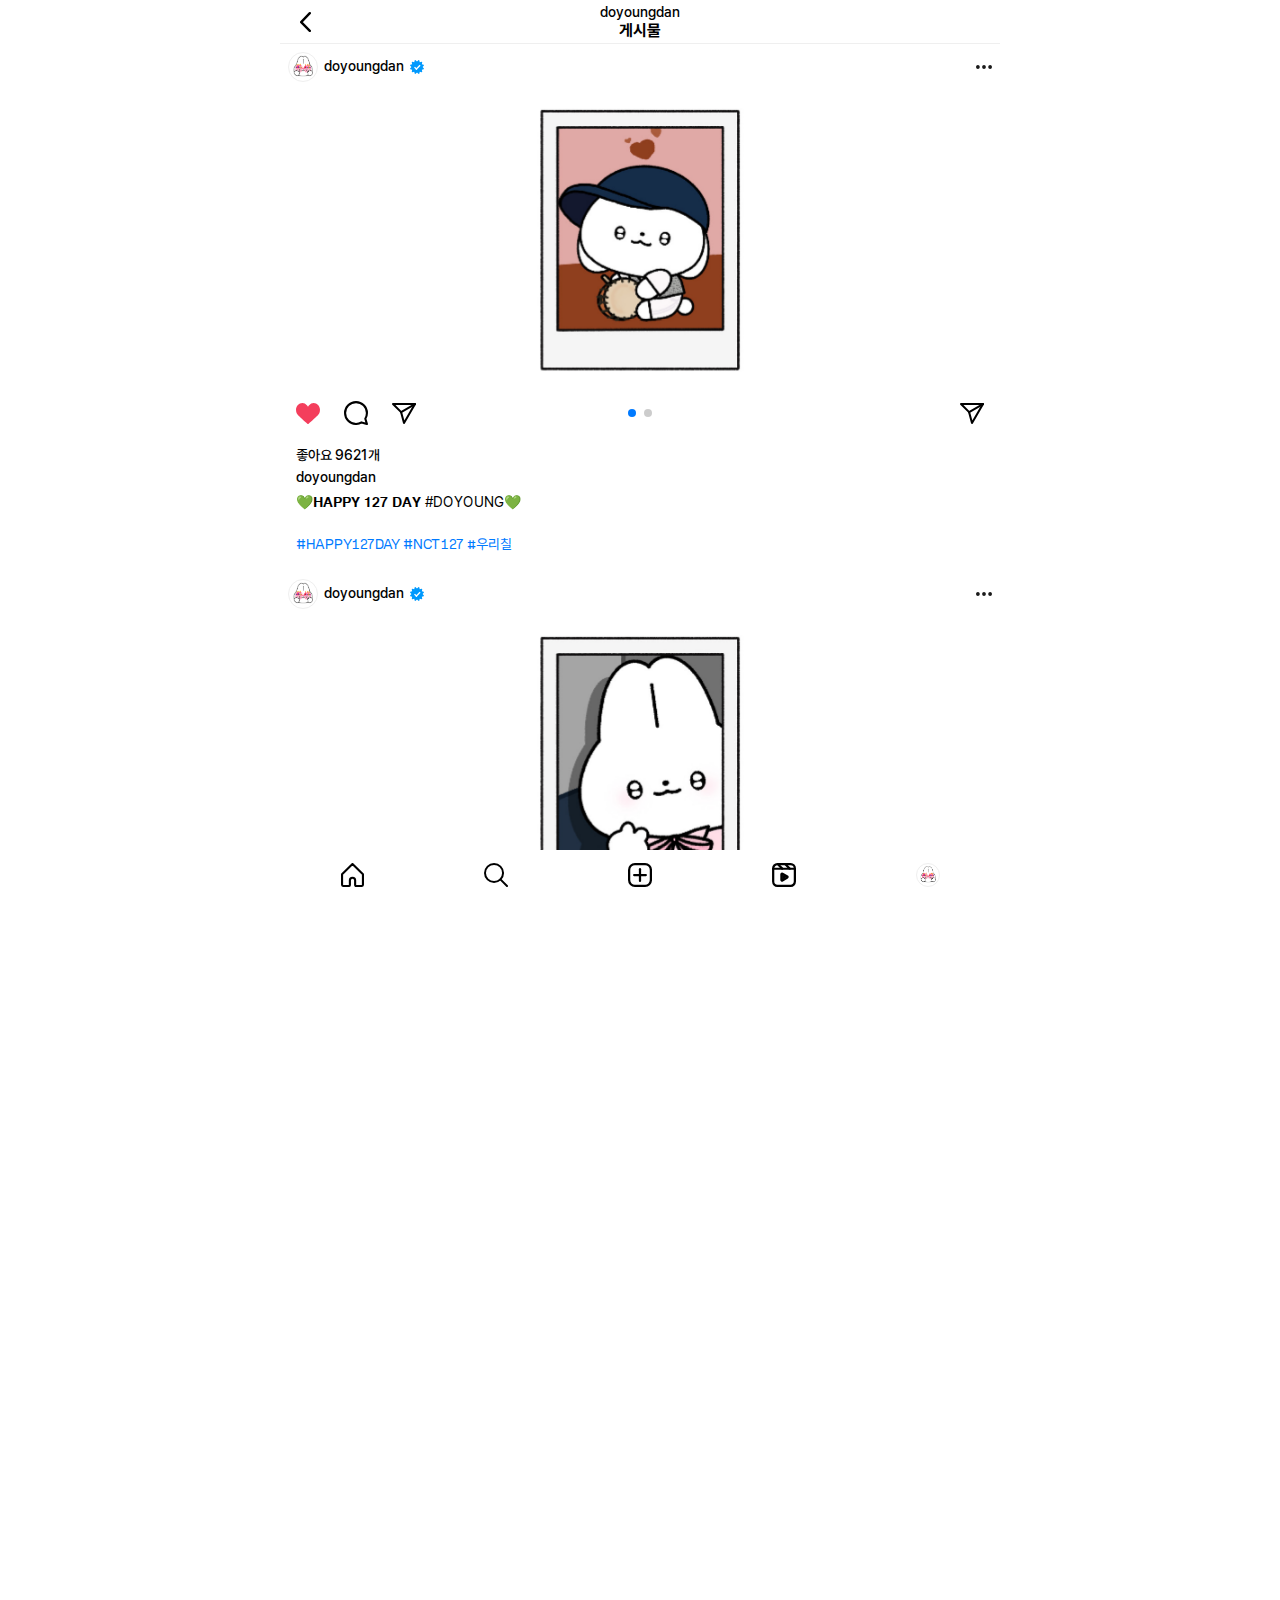
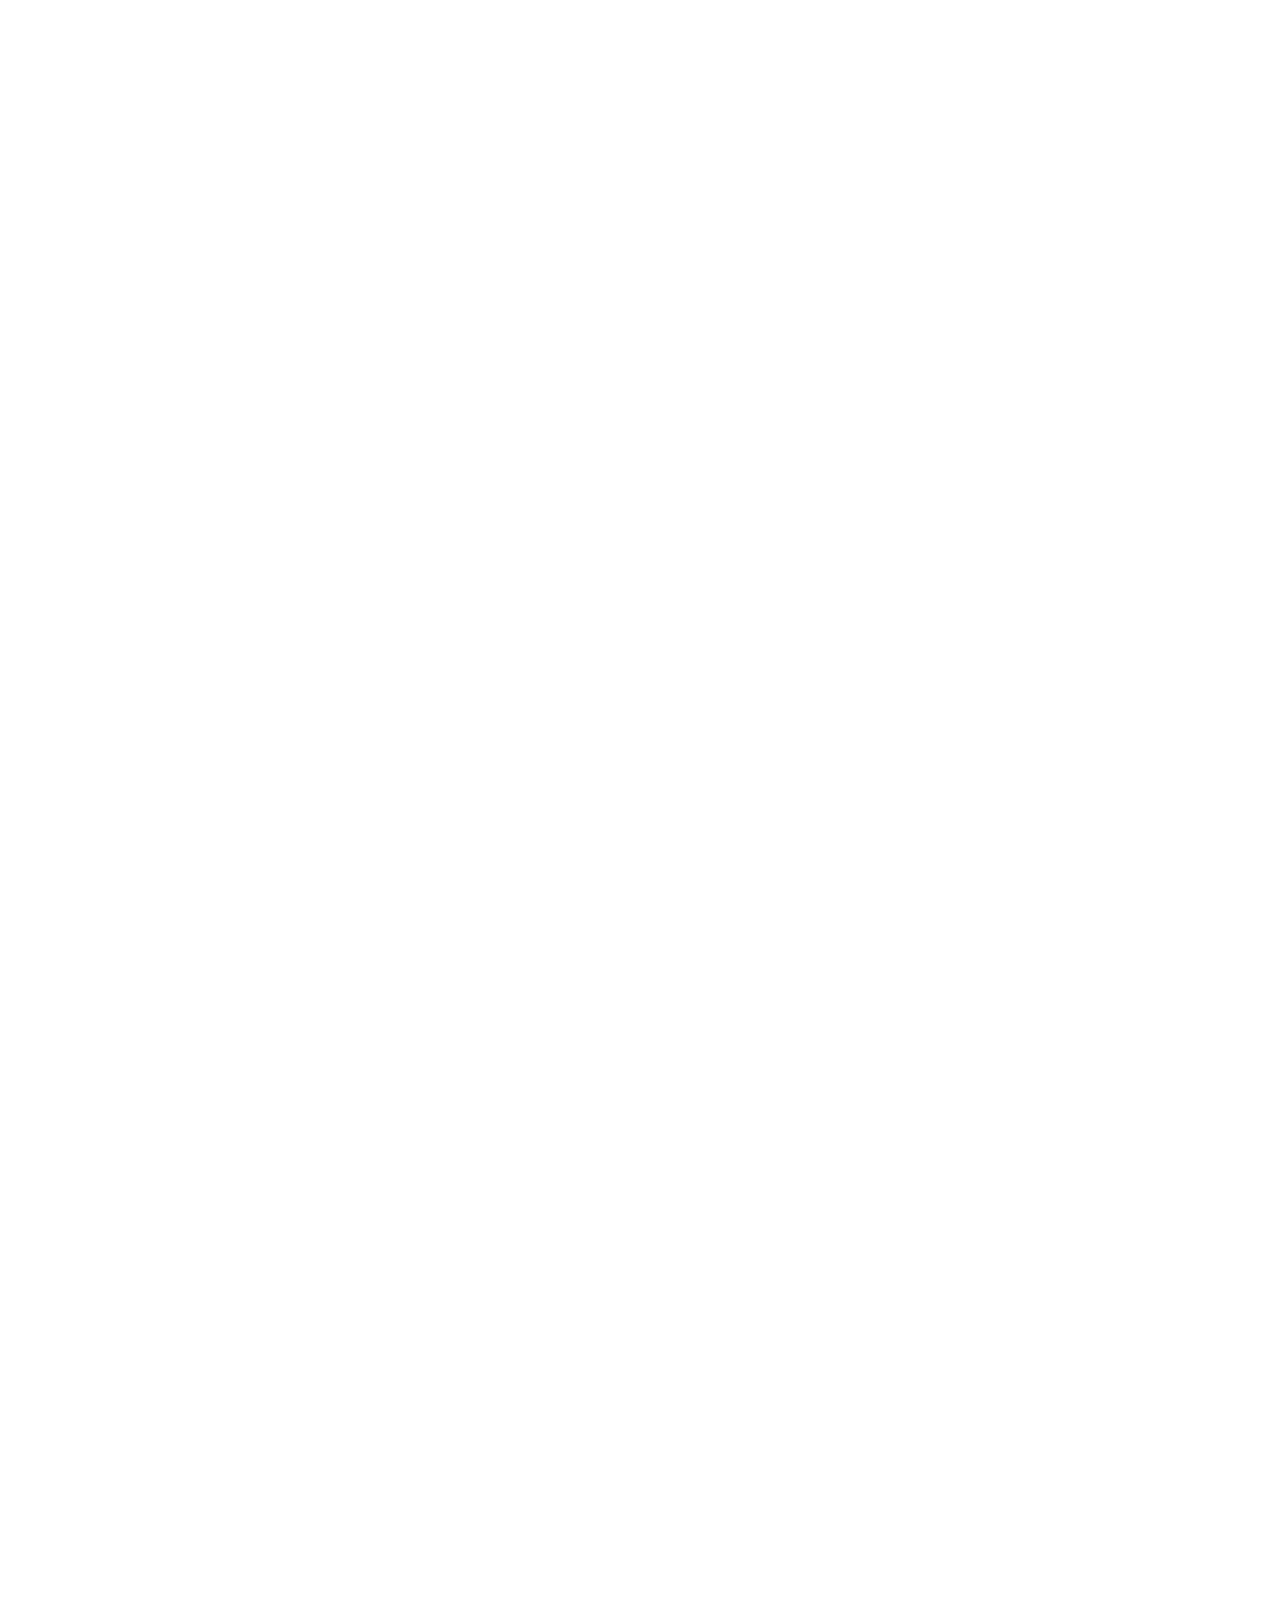
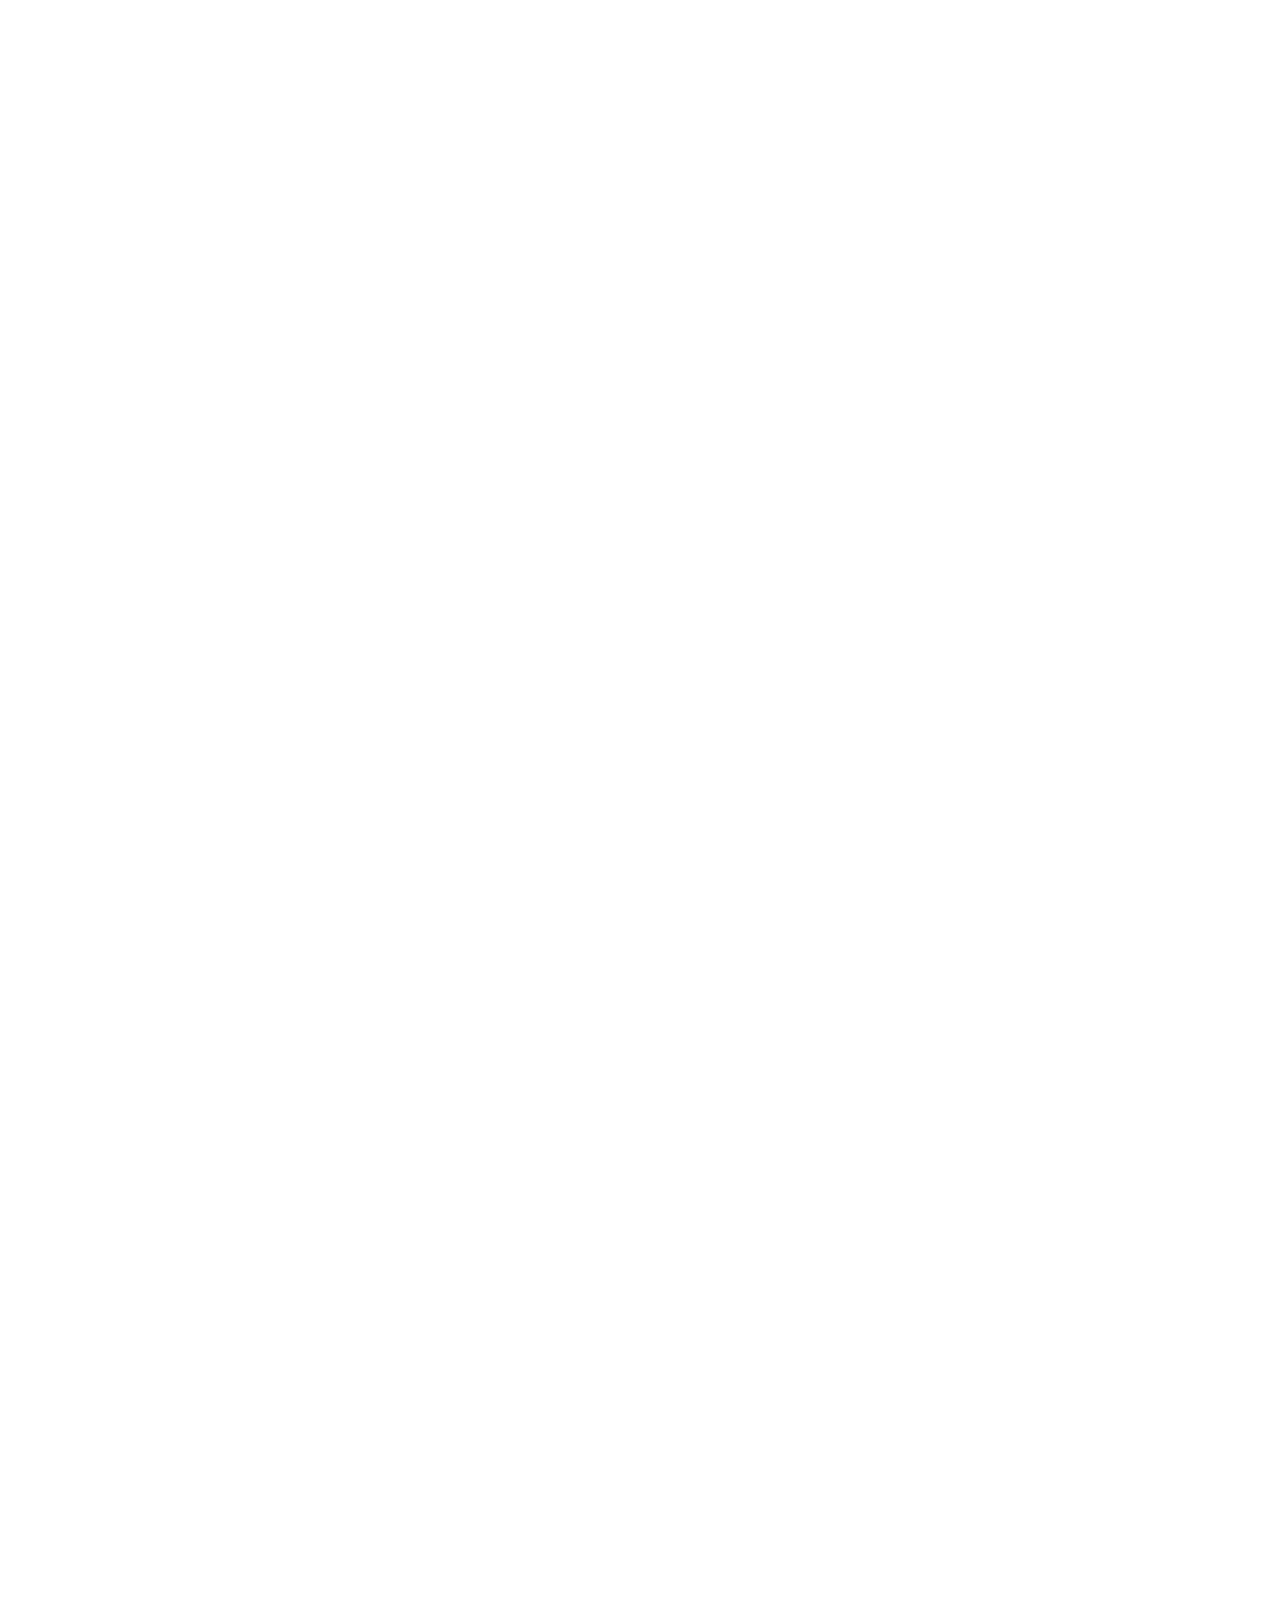
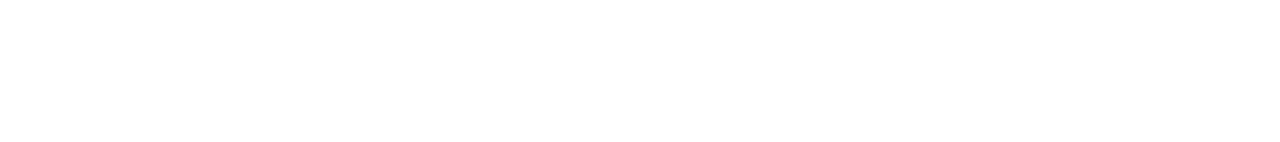
==== commit 6a50c593: "Add files via upload" ====
--- a/feed.html
+++ b/feed.html
@@ -4,27 +4,27 @@
 <head>
     <meta charset="UTF-8">
     <meta name="viewport" content="width=device-width, initial-scale=1.0">
-    <link rel="shortcut icon" href="./favicon.ico" type="image/x-icon">
-    <link rel="icon" href="./favicon.ico" type="image/x-icon">
+    <link rel="shortcut icon" href="./images/favicon.ico" type="image/x-icon">
+    <link rel="icon" href="./images/favicon.ico" type="image/x-icon">
     <title>Instagram</title>
     <!-- 통합 css -->
     <link type="text/css" href="./css/common.css" rel="stylesheet" />
-    <script src="http://code.jquery.com/jquery-latest.min.js"></script>
+    <script src="https://code.jquery.com/jquery-3.6.4.min.js"></script>
 
     <link rel="stylesheet" href="https://cdn.jsdelivr.net/npm/swiper@11/swiper-bundle.min.css" />
     <script src="https://cdn.jsdelivr.net/npm/swiper@11/swiper-bundle.min.js"></script>
 </head>
 
 <body>
+    <header>
+        <div class="headerWrap feed">
+            <a class="backBtn" href="./index.html">뒤로가기</a>
+            <h1 class="account">doyoungdan<br>
+                <p>게시물</p>
+            </h1>
+        </div>
+    </header>
     <div class="wrap">
-        <header>
-            <div class="headerWrap feed">
-                <a class="backBtn" href="./index.html">뒤로가기</a>
-                <h1 class="account">doyoungdan<br>
-                    <p>게시물</p>
-                </h1>
-            </div>
-        </header>
         <div class="contents">
             <div class="feedBox" id="section1">
                 <div class="top">
@@ -336,16 +336,25 @@
                 </div>
             </div>
         </div>
-        <nav>
-            <ul>
-                <li class="home"></li>
-                <li class="search"></li>
-                <li class="edit"></li>
-                <li class="media"></li>
-                <li class="setting"></li>
-            </ul>
-        </nav>
     </div>
+    <nav class="menu">
+        <ul>
+            <li class="home"></li>
+            <li class="search"></li>
+            <li class="edit"></li>
+            <li class="media"></li>
+            <li class="setting"></li>
+        </ul>
+    </nav>
+    <script>
+        // js
+        function setScreenSize() {
+            let vh = window.innerHeight * 0.01;
+            document.documentElement.style.setProperty('--vh', `${vh}px`);
+        }
+        setScreenSize();
+        window.addEventListener('resize', setScreenSize);
+    </script>
     <script>
         var swiper = new Swiper('.swiper01', {
             pagination: {
--- a/css/common.css
+++ b/css/common.css
@@ -52,7 +52,7 @@
 
 html, body {
   width: 100vw;
-  height: 100vh;
+  height: calc(var(--vh, 1vh) * 100);
   overflow-x: hidden;
   overflow-y: auto;
   -ms-overflow-style: none; /* IE and Edge */
@@ -204,15 +204,11 @@
 /* button */
 /* image */
 /* icon */
-.wrap {
-  position: relative;
-  max-width: 720px;
-  width: 100%;
-  margin: 0 auto;
-  background: #fff;
-  padding-top: 44px;
-}
-.wrap header {
+body.modapOpen {
+  overflow: hidden;
+}
+
+header {
   position: fixed;
   max-width: 720px;
   width: 100%;
@@ -223,7 +219,7 @@
   background: #fff;
   z-index: 999;
 }
-.wrap header .headerWrap {
+header .headerWrap {
   width: 100%;
   height: 44px;
   display: -webkit-box;
@@ -242,19 +238,19 @@
           flex-direction: row;
   padding: 0 16px;
 }
-.wrap header .headerWrap .backBtn {
+header .headerWrap .backBtn {
   font-size: 0;
   background: url("../images/icon/ico_back.svg") no-repeat center;
   width: 20px;
   height: 20px;
 }
-.wrap header .headerWrap .account {
+header .headerWrap .account {
   position: relative;
   font-family: "Instagram Sans", "Pretendard";
   font-weight: 700;
   font-size: 16px;
 }
-.wrap header .headerWrap .account::after {
+header .headerWrap .account::after {
   background: url("../images/icon/ico_check.svg") no-repeat center;
   width: 18px;
   height: 18px;
@@ -267,7 +263,7 @@
   right: -20px;
   vertical-align: -4px;
 }
-.wrap header .headerWrap .right {
+header .headerWrap .right {
   display: -webkit-box;
   display: -ms-flexbox;
   display: flex;
@@ -283,20 +279,20 @@
       -ms-flex-direction: row;
           flex-direction: row;
 }
-.wrap header .headerWrap .right .ico_alarm {
+header .headerWrap .right .ico_alarm {
   background: url("../images/icon/ico_alarm.svg") no-repeat center;
   width: 20px;
   height: 24px;
 }
-.wrap header .headerWrap .right .ico_more {
+header .headerWrap .right .ico_more {
   background: url("../images/icon/ico_more.svg") no-repeat center;
   width: 16px;
   height: 16px;
 }
-.wrap header .headerWrap.feed {
+header .headerWrap.feed {
   border-bottom: 1px solid #efefef;
 }
-.wrap header .headerWrap.feed .account {
+header .headerWrap.feed .account {
   position: absolute;
   top: 50%;
   left: 50%;
@@ -307,14 +303,88 @@
   font-size: 14px;
   text-align: center;
 }
-.wrap header .headerWrap.feed .account p {
+header .headerWrap.feed .account p {
   margin-top: 4px;
   font-family: "Instagram Sans", "Pretendard";
   font-weight: 700;
   font-size: 16px;
 }
-.wrap header .headerWrap.feed .account::after {
+header .headerWrap.feed .account::after {
   content: none;
+}
+
+.menu {
+  position: fixed;
+  max-width: 720px;
+  height: 50px;
+  width: 100%;
+  bottom: 0;
+  left: 50%;
+  -webkit-transform: translateX(-50%);
+          transform: translateX(-50%);
+  background: #fff;
+  z-index: 999;
+}
+.menu ul {
+  width: 100%;
+  height: 100%;
+  display: -webkit-box;
+  display: -ms-flexbox;
+  display: flex;
+  -webkit-box-align: center;
+      -ms-flex-align: center;
+          align-items: center;
+  -webkit-box-pack: justify;
+      -ms-flex-pack: justify;
+          justify-content: space-between;
+  gap: 0;
+  -webkit-box-orient: horizontal;
+  -webkit-box-direction: normal;
+      -ms-flex-direction: row;
+          flex-direction: row;
+}
+.menu ul li {
+  width: 20%;
+  height: 100%;
+  text-align: center;
+  margin: 0 auto;
+}
+.menu ul li.home {
+  background: url("../images/icon/ico_home.svg") no-repeat center;
+  width: 24px;
+  height: 24px;
+}
+.menu ul li.search {
+  background: url("../images/icon/ico_search.svg") no-repeat center;
+  width: 24px;
+  height: 24px;
+}
+.menu ul li.edit {
+  background: url("../images/icon/ico_edit.svg") no-repeat center;
+  width: 24px;
+  height: 24px;
+}
+.menu ul li.media {
+  background: url("../images/icon/ico_media.svg") no-repeat center;
+  width: 24px;
+  height: 24px;
+}
+.menu ul li.setting {
+  background: url("../images/profile.jpg") no-repeat center;
+  width: 24px;
+  height: 24px;
+  background-size: contain;
+  border-radius: 50%;
+  border: 1px solid #efefef;
+}
+
+.wrap {
+  position: relative;
+  max-width: 720px;
+  width: 100%;
+  margin: 0 auto;
+  background: #fff;
+  padding-top: 44px;
 }
 .wrap .contents {
   position: relative;
@@ -459,6 +529,7 @@
   font-family: "Instagram Sans", "Pretendard";
   font-weight: 500;
   font-size: 14px;
+  color: #000;
 }
 .wrap .contents .profileWrap .btnWrap button .ico_arrowdown {
   display: inline-block;
@@ -709,6 +780,7 @@
   position: relative;
   width: 100%;
   padding-bottom: 46px;
+  overflow-x: hidden;
 }
 .wrap .contents .feedBox .imgSlider .imgBox {
   width: 100%;
@@ -820,70 +892,6 @@
 }
 .wrap .contents .feedBox .txtWrap .txt span {
   color: #007aff;
-}
-.wrap nav {
-  position: fixed;
-  max-width: 720px;
-  height: 50px;
-  width: 100%;
-  bottom: 0;
-  left: 50%;
-  -webkit-transform: translateX(-50%);
-          transform: translateX(-50%);
-  background: #fff;
-  z-index: 1;
-}
-.wrap nav ul {
-  width: 100%;
-  height: 100%;
-  display: -webkit-box;
-  display: -ms-flexbox;
-  display: flex;
-  -webkit-box-align: center;
-      -ms-flex-align: center;
-          align-items: center;
-  -webkit-box-pack: justify;
-      -ms-flex-pack: justify;
-          justify-content: space-between;
-  gap: 0;
-  -webkit-box-orient: horizontal;
-  -webkit-box-direction: normal;
-      -ms-flex-direction: row;
-          flex-direction: row;
-}
-.wrap nav ul li {
-  width: 20%;
-  height: 100%;
-  text-align: center;
-  margin: 0 auto;
-}
-.wrap nav ul li.home {
-  background: url("../images/icon/ico_home.svg") no-repeat center;
-  width: 24px;
-  height: 24px;
-}
-.wrap nav ul li.search {
-  background: url("../images/icon/ico_search.svg") no-repeat center;
-  width: 24px;
-  height: 24px;
-}
-.wrap nav ul li.edit {
-  background: url("../images/icon/ico_edit.svg") no-repeat center;
-  width: 24px;
-  height: 24px;
-}
-.wrap nav ul li.media {
-  background: url("../images/icon/ico_media.svg") no-repeat center;
-  width: 24px;
-  height: 24px;
-}
-.wrap nav ul li.setting {
-  background: url("../images/profile.jpg") no-repeat center;
-  width: 24px;
-  height: 24px;
-  background-size: contain;
-  border-radius: 50%;
-  border: 1px solid #efefef;
 }
 
 .modal {
@@ -896,7 +904,11 @@
   z-index: 1000;
   display: none;
   width: 100%;
-  height: 100vh;
+  min-height: 100%;
+  height: -webkit-fill-available;
+  height: -moz-available;
+  height: fill-available;
+  overflow: hidden;
 }
 .modal.on {
   display: block;
@@ -906,7 +918,7 @@
   position: relative;
   max-width: 720px;
   width: 100%;
-  height: 100vh;
+  height: 100%;
   margin: 0 auto;
   overflow: hidden;
 }
